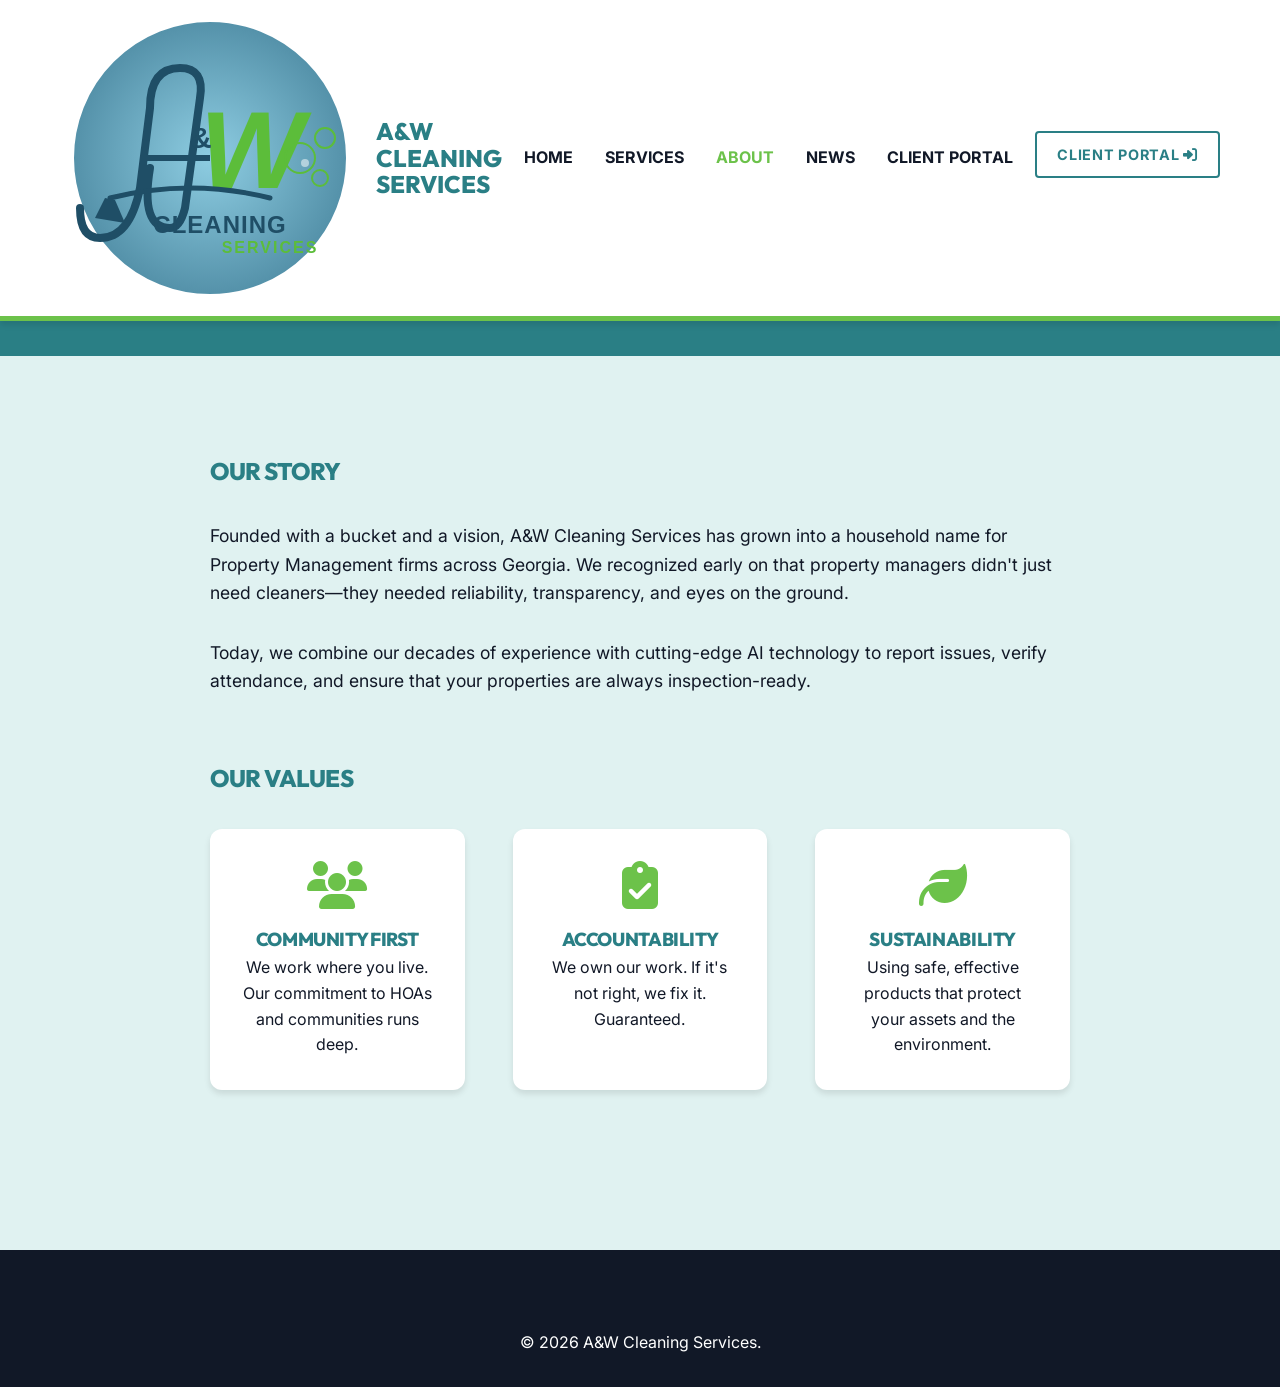
==== about.html @ 9ca560a0 "feat: Expansion to multi-page site with vibrant flyer refresh" ====
<!DOCTYPE html>
<html lang="en">

<head>
    <meta charset="UTF-8">
    <meta name="viewport" content="width=device-width, initial-scale=1.0">
    <title>About Us | A&W Cleaning Services</title>
    <link rel="preconnect" href="https://fonts.googleapis.com">
    <link rel="preconnect" href="https://fonts.gstatic.com" crossorigin>
    <link
        href="https://fonts.googleapis.com/css2?family=Inter:wght@400;500;600&family=Outfit:wght@500;700;800&display=swap"
        rel="stylesheet">
    <link rel="stylesheet" href="styles.css">
    <link rel="stylesheet" href="https://cdnjs.cloudflare.com/ajax/libs/font-awesome/6.4.0/css/all.min.css">
</head>

<body>
    <!-- Header (Shared) -->
    <header>
        <div class="container">
            <nav>
                <a href="index.html" class="logo-container">
                    <img src="assets/logo.svg" alt="A&W Cleaning Services">
                    <span class="business-name">A&W<br>Cleaning<br>Services</span>
                </a>
                <ul class="nav-links">
                    <li><a href="index.html">Home</a></li>
                    <li><a href="services.html">Services</a></li>
                    <li><a href="about.html" class="active">About</a></li>
                    <li><a href="news.html">News</a></li>
                    <li><a href="portal.html">Client Portal</a></li>
                </ul>
                <div class="nav-actions">
                    <a href="portal.html" class="btn btn-outline"
                        style="border-width: 2px; padding: 10px 20px; font-size: 0.9em;">Client Portal <i
                            class="fa-solid fa-right-to-bracket"></i></a>
                </div>
            </nav>
        </div>
    </header>

    <div style="height: 100px;"></div>

    <section class="about-hero">
        <div class="container">
            <h1>Over 20 Years of Excellence</h1>
            <p>From humble beginnings to Atlanta's most trusted commercial cleaning partner.</p>
        </div>
    </section>

    <section class="about-content">
        <div class="container">
            <h2 style="margin-bottom: 2rem;">Our Story</h2>
            <p style="font-size: 1.1rem; margin-bottom: 2rem;">
                Founded with a bucket and a vision, A&W Cleaning Services has grown into a household name for Property
                Management firms across Georgia. We recognized early on that property managers didn't just need
                cleaners—they needed reliability, transparency, and eyes on the ground.
            </p>
            <p style="font-size: 1.1rem; margin-bottom: 4rem;">
                Today, we combine our decades of experience with cutting-edge AI technology to report issues, verify
                attendance, and ensure that your properties are always inspection-ready.
            </p>

            <h2 style="margin-bottom: 2rem;">Our Values</h2>
            <div class="services-grid" style="grid-template-columns: repeat(auto-fit, minmax(250px, 1fr)); padding: 0;">
                <div class="service-item" style="padding: 2rem; text-align: center;">
                    <i class="fa-solid fa-users"
                        style="font-size: 3rem; color: var(--primary-green); margin-bottom: 1rem;"></i>
                    <h3>Community First</h3>
                    <p>We work where you live. Our commitment to HOAs and communities runs deep.</p>
                </div>
                <div class="service-item" style="padding: 2rem; text-align: center;">
                    <i class="fa-solid fa-clipboard-check"
                        style="font-size: 3rem; color: var(--primary-green); margin-bottom: 1rem;"></i>
                    <h3>Accountability</h3>
                    <p>We own our work. If it's not right, we fix it. Guaranteed.</p>
                </div>
                <div class="service-item" style="padding: 2rem; text-align: center;">
                    <i class="fa-solid fa-leaf"
                        style="font-size: 3rem; color: var(--primary-green); margin-bottom: 1rem;"></i>
                    <h3>Sustainability</h3>
                    <p>Using safe, effective products that protect your assets and the environment.</p>
                </div>
            </div>
        </div>
    </section>

    <!-- Footer -->
    <footer>
        <div class="container text-center">
            &copy; 2026 A&W Cleaning Services.
        </div>
    </footer>
    <script src="script.js"></script>
</body>

</html>
---- styles.css ----
:root {
    --primary-teal: #2A7F85;
    --primary-green: #6CC24A;
    --primary-gradient: linear-gradient(135deg, var(--primary-green) 0%, var(--primary-teal) 100%);
    --inverse-gradient: linear-gradient(135deg, var(--primary-teal) 0%, var(--primary-green) 100%);
    --dark-text: #111827;
    --light-bg: #e0f2f1;
    /* Light Teal Tint instead of white/gray */
    --white: #ffffff;
    --glass-bg: rgba(255, 255, 255, 0.95);
    --shadow-sm: 0 4px 6px rgba(0, 0, 0, 0.1);
    --shadow-lg: 0 15px 30px rgba(0, 0, 0, 0.2);
    --font-heading: 'Outfit', sans-serif;
    --font-body: 'Inter', sans-serif;
    /* Skew angle for dynamic elements */
    --skew-angle: -3deg;
}

* {
    margin: 0;
    padding: 0;
    box-sizing: border-box;
}

body {
    font-family: var(--font-body);
    line-height: 1.6;
    color: var(--dark-text);
    background-color: var(--light-bg);
    overflow-x: hidden;
}

h1,
h2,
h3,
h4,
h5,
h6 {
    font-family: var(--font-heading);
    color: var(--primary-teal);
    font-weight: 800;
    text-transform: uppercase;
    letter-spacing: -0.02em;
}

/* Utilities */
.container {
    max-width: 1200px;
    margin: 0 auto;
    padding: 0 20px;
    position: relative;
    z-index: 2;
}

.text-center {
    text-align: center;
}

.text-white {
    color: var(--white);
}

.btn {
    display: inline-block;
    padding: 15px 40px;
    border-radius: 4px;
    /* Sharper corners for robust feel */
    text-decoration: none;
    font-weight: 700;
    text-transform: uppercase;
    letter-spacing: 0.05em;
    transition: all 0.3s ease;
    cursor: pointer;
    border: none;
    position: relative;
    z-index: 1;
    overflow: hidden;
}

.btn-primary {
    background: var(--primary-gradient);
    color: var(--white);
    box-shadow: 0 4px 15px rgba(108, 194, 74, 0.4);
}

.btn-primary:hover {
    transform: translateY(-3px) scale(1.02);
    box-shadow: 0 8px 20px rgba(108, 194, 74, 0.6);
}

.btn-outline {
    background: transparent;
    border: 3px solid var(--primary-teal);
    color: var(--primary-teal);
}

.btn-outline:hover {
    background: var(--primary-teal);
    color: var(--white);
}

.section-title {
    text-align: center;
    margin-bottom: 4rem;
    font-size: 3rem;
    position: relative;
    display: inline-block;
    width: 100%;
}

.section-title span {
    color: var(--primary-green);
    position: relative;
    display: inline-block;
}

/* Skewed Divider Effect */
.skewed-bg {
    position: relative;
    padding: 6rem 0;
    background: linear-gradient(170deg, white 50%, var(--light-bg) 50%);
    /* Subtle separation */
    z-index: 1;
}

.skewed-bg::before {
    content: '';
    position: absolute;
    top: 0;
    left: 0;
    width: 100%;
    height: 100%;
    background: inherit;
    z-index: -1;
    transform: skewY(var(--skew-angle));
    transform-origin: top left;
}

/* Header */
header {
    background: var(--white);
    position: fixed;
    width: 100%;
    top: 0;
    z-index: 1000;
    box-shadow: var(--shadow-sm);
    padding: 0.5rem 0;
    border-bottom: 5px solid var(--primary-green);
}

nav {
    display: flex;
    justify-content: space-between;
    align-items: center;
}

.logo-container {
    display: flex;
    align-items: center;
    gap: 1rem;
    text-decoration: none;
}

.logo img {
    height: 60px;
}

.business-name {
    font-family: var(--font-heading);
    font-size: 1.5rem;
    font-weight: 800;
    color: var(--primary-teal);
    text-transform: uppercase;
    line-height: 1.1;
}

.nav-links {
    display: flex;
    gap: 2rem;
    list-style: none;
}

.nav-links a {
    text-decoration: none;
    color: var(--dark-text);
    font-weight: 700;
    font-size: 1rem;
    transition: color 0.3s;
    text-transform: uppercase;
}

.nav-links a:hover,
.nav-links a.active {
    color: var(--primary-green);
}

/* Hero Carousel */
.hero {
    height: 100vh;
    position: relative;
    margin-top: 80px;
    overflow: hidden;
    display: flex;
    align-items: center;
    justify-content: center;
    color: white;
}

.hero-slide {
    position: absolute;
    top: 0;
    left: 0;
    width: 100%;
    height: 100%;
    background-size: cover;
    background-position: center;
    transition: opacity 1s ease-in-out;
    opacity: 0;
    z-index: 0;
}

.hero-slide.active {
    opacity: 1;
}

.hero-slide::after {
    content: '';
    position: absolute;
    top: 0;
    left: 0;
    width: 100%;
    height: 100%;
    background: linear-gradient(135deg, rgba(42, 127, 133, 0.7), rgba(17, 24, 39, 0.8));
    /* Teal/Dark Overlay */
}

/* Center Logo Overlay */
.hero-overlay {
    position: relative;
    z-index: 2;
    text-align: center;
    background: rgba(255, 255, 255, 0.1);
    backdrop-filter: blur(10px);
    padding: 3rem;
    border-radius: 20px;
    border: 2px solid rgba(255, 255, 255, 0.2);
    box-shadow: 0 20px 50px rgba(0, 0, 0, 0.3);
    max-width: 800px;
}

.hero-overlay img.hero-logo-center {
    height: 150px;
    margin-bottom: 2rem;
    filter: drop-shadow(0 0 10px rgba(255, 255, 255, 0.5));
}

.hero-overlay h1 {
    color: var(--white);
    font-size: 3rem;
    margin-bottom: 1rem;
    text-shadow: 0 4px 8px rgba(0, 0, 0, 0.3);
}

.hero-overlay p {
    font-size: 1.25rem;
    color: #e5e7eb;
    margin-bottom: 2rem;
}

/* Services Page Grid */
.services-grid {
    display: grid;
    grid-template-columns: repeat(auto-fit, minmax(350px, 1fr));
    gap: 3rem;
    padding: 4rem 0;
}

.service-item {
    background: var(--white);
    border-radius: 12px;
    overflow: hidden;
    box-shadow: var(--shadow-sm);
    transition: transform 0.3s;
}

.service-item:hover {
    transform: translateY(-10px);
    box-shadow: var(--shadow-lg);
}

.service-img {
    height: 250px;
    background-color: #ddd;
    background-size: cover;
    background-position: center;
}

.service-content {
    padding: 2rem;
}

/* Satisfaction Guaranteed Banner */
.guarantee-banner {
    background: var(--primary-green);
    color: var(--white);
    text-align: center;
    padding: 2rem 0;
    font-size: 2.5rem;
    font-weight: 900;
    text-transform: uppercase;
    border-top: 5px solid white;
    border-bottom: 5px solid white;
    box-shadow: var(--shadow-lg);
    position: relative;
    z-index: 10;
    transform: translateY(-50%);
}

.guarantee-banner i {
    margin-right: 1rem;
}

/* Trusted By / Carousel */
.trusted-by {
    padding: 4rem 0 6rem 0;
    background: var(--white);
}

.carousel-track {
    display: flex;
    animation: scroll 25s linear infinite;
    gap: 5rem;
}

.pm-logo {
    font-size: 2rem;
    font-weight: 800;
    color: #9ca3af;
    text-transform: uppercase;
}

/* Quote Form */
.quote-section {
    padding: 6rem 0;
    background: var(--light-bg);
}

.quote-form {
    background: var(--white);
    padding: 3rem;
    border-top: 8px solid var(--primary-teal);
    border-radius: 4px;
    box-shadow: var(--shadow-lg);
}

.form-group label {
    color: var(--primary-teal);
    font-weight: 700;
    text-transform: uppercase;
    font-size: 0.9rem;
}

.form-group input,
.form-group select,
.form-group textarea {
    padding: 15px;
    background: #f9fafb;
    border: 2px solid #e5e7eb;
}

.form-group input:focus {
    border-color: var(--primary-green);
    background: var(--white);
}

/* Portal Modal */
.modal-content {
    border-top: 8px solid var(--primary-green);
    box-shadow: 0 25px 50px -12px rgba(0, 0, 0, 0.25);
}

/* About Page */
.about-hero {
    background: var(--primary-teal);
    color: white;
    padding: 6rem 0;
    text-align: center;
}

.about-content {
    padding: 6rem 0;
    max-width: 900px;
    margin: 0 auto;
}

/* News Feed */
.news-grid {
    display: grid;
    grid-template-columns: repeat(auto-fit, minmax(300px, 1fr));
    gap: 2rem;
}

.news-card {
    background: white;
    padding: 2rem;
    border-radius: 8px;
    border-left: 5px solid var(--primary-green);
    box-shadow: var(--shadow-sm);
}

/* Footer */
footer {
    background: #111827;
    color: white;
    padding: 5rem 0 2rem 0;
    margin-top: 4rem;
}

.footer-grid {
    display: grid;
    grid-template-columns: repeat(auto-fit, minmax(250px, 1fr));
    gap: 3rem;
    margin-bottom: 3rem;
}

.footer h4 {
    color: var(--primary-green);
    margin-bottom: 1.5rem;
}

.footer a {
    color: #9ca3af;
    text-decoration: none;
    display: block;
    margin-bottom: 0.8rem;
}

.footer a:hover {
    color: white;
}

@keyframes scroll {
    0% {
        transform: translateX(0);
    }

    100% {
        transform: translateX(-100%);
    }
}

/* Media Queries */
@media (max-width: 768px) {
    .hero {
        height: auto;
        padding: 4rem 0;
        clip-path: none;
        margin-top: 80px;
    }

    .hero-content {
        margin: 0 1rem;
        border: none;
        border-top: 5px solid var(--primary-green);
    }

    .hero h1 {
        font-size: 2.5rem;
    }

    .service-banner {
        width: 100% !important;
        margin-left: 0 !important;
        clip-path: polygon(0 0, 90% 0, 100% 100%, 0% 100%);
        font-size: 1.2rem;
        padding: 1rem;
    }

    .guarantee-banner {
        font-size: 1.5rem;
        transform: none;
        margin-bottom: 2rem;
    }

    .nav-links {
        display: none;
    }

    .business-name {
        display: none;
    }

    /* Hide on mobile to save space? or scale down */
    .hero-overlay img.hero-logo-center {
        height: 100px;
    }

    .hero-overlay h1 {
        font-size: 2rem;
    }
}
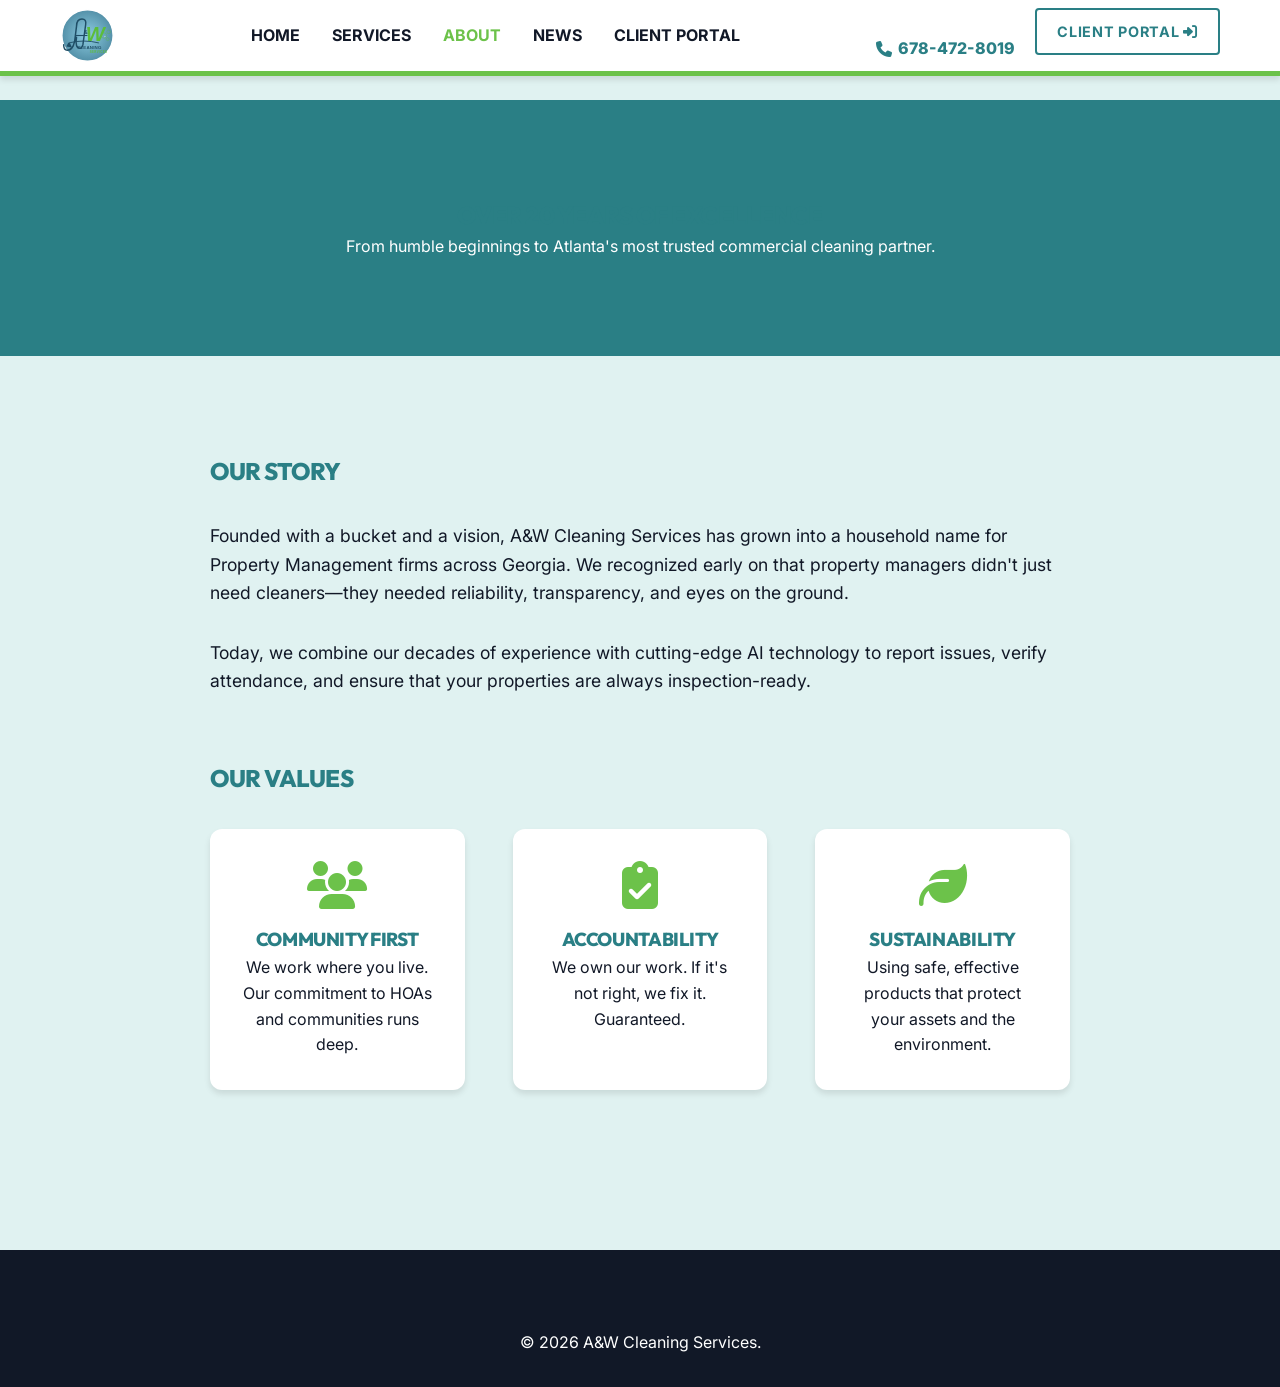
==== commit aff199bd: "Update logo and hero hub layout to match business cards design" ====
--- a/about.html
+++ b/about.html
@@ -20,8 +20,7 @@
         <div class="container">
             <nav>
                 <a href="index.html" class="logo-container">
-                    <img src="assets/logo.svg" alt="A&W Cleaning Services">
-                    <span class="business-name">A&W<br>Cleaning<br>Services</span>
+                    <img src="assets/logo.svg" alt="A&W Cleaning Services" style="height: 55px;">
                 </a>
                 <ul class="nav-links">
                     <li><a href="index.html">Home</a></li>
@@ -31,8 +30,9 @@
                     <li><a href="portal.html">Client Portal</a></li>
                 </ul>
                 <div class="nav-actions">
+                    <a href="tel:6784728019" class="phone-link"><i class="fa-solid fa-phone"></i> 678-472-8019</a>
                     <a href="portal.html" class="btn btn-outline"
-                        style="border-width: 2px; padding: 10px 20px; font-size: 0.9em;">Client Portal <i
+                        style="border-width: 2px; padding: 10px 20px; font-size: 0.9em; margin-left: 1rem;">Client Portal <i
                             class="fa-solid fa-right-to-bracket"></i></a>
                 </div>
             </nav>
--- a/styles.css
+++ b/styles.css
@@ -194,77 +194,233 @@
     color: var(--primary-green);
 }
 
-/* Hero Carousel */
-.hero {
-    height: 100vh;
+/* Hero Hub (Matching Business Card Design) */
+.card-hero-style {
+    min-height: calc(100vh - 80px);
+    height: auto;
     position: relative;
     margin-top: 80px;
+    background: linear-gradient(135deg, #1B4D68 0%, #0D2D3E 100%);
     overflow: hidden;
-    display: flex;
-    align-items: center;
-    justify-content: center;
-    color: white;
-}
-
-.hero-slide {
+    padding: 3rem 0 0 0;
+    display: flex;
+    flex-direction: column;
+    justify-content: space-between;
+}
+
+.hero-bg-grid {
     position: absolute;
     top: 0;
     left: 0;
     width: 100%;
     height: 100%;
+    display: grid;
+    grid-template-columns: 1fr 1fr;
+    grid-template-rows: 1fr 1fr;
+    opacity: 0.22;
+    z-index: 0;
+}
+
+.bg-quad {
     background-size: cover;
     background-position: center;
-    transition: opacity 1s ease-in-out;
-    opacity: 0;
-    z-index: 0;
-}
-
-.hero-slide.active {
-    opacity: 1;
-}
-
-.hero-slide::after {
-    content: '';
-    position: absolute;
-    top: 0;
-    left: 0;
+    filter: grayscale(30%) contrast(110%);
+}
+
+.hero-container-flex {
+    display: flex;
+    align-items: center;
+    justify-content: space-between;
+    gap: 3rem;
+    z-index: 2;
+    position: relative;
     width: 100%;
-    height: 100%;
-    background: linear-gradient(135deg, rgba(42, 127, 133, 0.7), rgba(17, 24, 39, 0.8));
-    /* Teal/Dark Overlay */
-}
-
-/* Center Logo Overlay */
-.hero-overlay {
-    position: relative;
-    z-index: 2;
+    padding-bottom: 2rem;
+}
+
+.hero-left {
+    flex: 1;
+    display: flex;
+    flex-direction: column;
+    align-items: center;
     text-align: center;
-    background: rgba(255, 255, 255, 0.1);
-    backdrop-filter: blur(10px);
-    padding: 3rem;
-    border-radius: 20px;
-    border: 2px solid rgba(255, 255, 255, 0.2);
-    box-shadow: 0 20px 50px rgba(0, 0, 0, 0.3);
-    max-width: 800px;
-}
-
-.hero-overlay img.hero-logo-center {
-    height: 150px;
-    margin-bottom: 2rem;
-    filter: drop-shadow(0 0 10px rgba(255, 255, 255, 0.5));
-}
-
-.hero-overlay h1 {
-    color: var(--white);
-    font-size: 3rem;
-    margin-bottom: 1rem;
-    text-shadow: 0 4px 8px rgba(0, 0, 0, 0.3);
-}
-
-.hero-overlay p {
-    font-size: 1.25rem;
-    color: #e5e7eb;
-    margin-bottom: 2rem;
+}
+
+.owner-tag {
+    background: linear-gradient(135deg, #388E3C, #4CAF50);
+    padding: 0.8rem 2.2rem;
+    border-radius: 30px;
+    margin-bottom: 1.5rem;
+    box-shadow: 0 6px 20px rgba(56, 142, 60, 0.45);
+    display: inline-flex;
+    flex-direction: column;
+    align-items: center;
+    border: 2px solid rgba(255, 255, 255, 0.4);
+}
+
+.signature-text {
+    font-family: 'Caveat', cursive;
+    font-size: 2.5rem;
+    color: #FFFFFF;
+    font-weight: 700;
+    line-height: 1;
+    text-shadow: 0 2px 4px rgba(0,0,0,0.3);
+}
+
+.owner-title {
+    font-family: var(--font-heading);
+    font-size: 0.85rem;
+    color: #E8F5E9;
+    letter-spacing: 2px;
+    text-transform: uppercase;
+    font-weight: 700;
+}
+
+.hero-badge-wrap {
+    position: relative;
+}
+
+.card-logo-badge {
+    width: 320px;
+    max-width: 100%;
+    height: auto;
+    filter: drop-shadow(0 15px 30px rgba(0, 0, 0, 0.4));
+    transition: transform 0.3s ease;
+}
+
+.card-logo-badge:hover {
+    transform: scale(1.03);
+}
+
+.hero-right {
+    flex: 1;
+    display: flex;
+    flex-direction: column;
+    gap: 1.5rem;
+}
+
+.guarantee-ribbon {
+    background: #388E3C;
+    color: #FFFFFF;
+    font-family: var(--font-heading);
+    font-size: 1.6rem;
+    font-weight: 900;
+    letter-spacing: 1px;
+    padding: 0.8rem 1.8rem;
+    border-radius: 6px;
+    display: inline-flex;
+    align-items: center;
+    gap: 0.8rem;
+    box-shadow: 0 8px 20px rgba(56, 142, 60, 0.5);
+    border-left: 6px solid #81C784;
+    text-transform: uppercase;
+    width: fit-content;
+}
+
+.card-service-tabs {
+    display: flex;
+    flex-direction: column;
+    gap: 0.9rem;
+    margin-top: 0.5rem;
+}
+
+.tab-card {
+    background: linear-gradient(135deg, #0A9396, #005F73);
+    color: #FFFFFF;
+    padding: 1.1rem 2rem;
+    font-family: var(--font-heading);
+    font-size: 1.35rem;
+    font-weight: 800;
+    text-transform: uppercase;
+    letter-spacing: 1px;
+    text-decoration: none;
+    border-radius: 8px;
+    box-shadow: 0 8px 15px rgba(0, 0, 0, 0.25);
+    transition: all 0.3s ease;
+    display: flex;
+    align-items: center;
+    gap: 1rem;
+    clip-path: polygon(0 0, 95% 0, 100% 100%, 0% 100%);
+    border-left: 6px solid #94D2BD;
+}
+
+.tab-card i {
+    color: #94D2BD;
+    font-size: 1.3rem;
+}
+
+.tab-card:hover {
+    transform: translateX(10px) scale(1.02);
+    background: linear-gradient(135deg, #4CAF50, #2E7D32);
+    color: #FFFFFF;
+    border-left-color: #A5D6A7;
+}
+
+.tab-1 { width: 100%; }
+.tab-2 { width: 92%; }
+.tab-3 { width: 84%; }
+.tab-4 { width: 76%; }
+
+.hero-contact-bar {
+    position: relative;
+    z-index: 3;
+    background: linear-gradient(90deg, #2E7D32, #388E3C, #0A9396);
+    color: #FFFFFF;
+    padding: 1.2rem 0;
+    margin-top: 2rem;
+    box-shadow: 0 -4px 20px rgba(0,0,0,0.25);
+    border-top: 4px solid #81C784;
+}
+
+.contact-bar-content {
+    display: flex;
+    align-items: center;
+    justify-content: space-between;
+    flex-wrap: wrap;
+    gap: 1.5rem;
+}
+
+.estimate-callout {
+    font-family: var(--font-heading);
+    font-size: 1.3rem;
+    letter-spacing: 0.5px;
+    text-transform: uppercase;
+}
+
+.estimate-callout strong {
+    color: #FFEB3B;
+}
+
+.call-btn, .email-btn {
+    color: #FFFFFF;
+    text-decoration: none;
+    font-weight: 800;
+    font-size: 1.1rem;
+    padding: 0.6rem 1.4rem;
+    background: rgba(0, 0, 0, 0.25);
+    border-radius: 6px;
+    transition: background 0.3s ease;
+    display: inline-flex;
+    align-items: center;
+    gap: 0.6rem;
+}
+
+.call-btn:hover, .email-btn:hover {
+    background: rgba(255, 255, 255, 0.25);
+}
+
+.phone-link {
+    color: var(--primary-teal);
+    font-weight: 800;
+    text-decoration: none;
+    font-size: 1rem;
+    display: inline-flex;
+    align-items: center;
+    gap: 0.4rem;
+}
+
+.phone-link:hover {
+    color: var(--primary-green);
 }
 
 /* Services Page Grid */
@@ -451,51 +607,49 @@
 
 /* Media Queries */
 @media (max-width: 768px) {
-    .hero {
-        height: auto;
-        padding: 4rem 0;
+    .card-hero-style {
+        padding: 2rem 0 0 0;
+        margin-top: 70px;
+    }
+
+    .hero-container-flex {
+        flex-direction: column;
+        gap: 2rem;
+        text-align: center;
+    }
+
+    .card-logo-badge {
+        width: 240px;
+    }
+
+    .guarantee-ribbon {
+        font-size: 1.2rem;
+        padding: 0.6rem 1.2rem;
+        align-self: center;
+    }
+
+    .tab-card {
+        width: 100% !important;
+        font-size: 1.1rem;
+        padding: 0.9rem 1.4rem;
         clip-path: none;
-        margin-top: 80px;
-    }
-
-    .hero-content {
-        margin: 0 1rem;
-        border: none;
-        border-top: 5px solid var(--primary-green);
-    }
-
-    .hero h1 {
-        font-size: 2.5rem;
-    }
-
-    .service-banner {
-        width: 100% !important;
-        margin-left: 0 !important;
-        clip-path: polygon(0 0, 90% 0, 100% 100%, 0% 100%);
-        font-size: 1.2rem;
-        padding: 1rem;
-    }
-
-    .guarantee-banner {
-        font-size: 1.5rem;
-        transform: none;
-        margin-bottom: 2rem;
+    }
+
+    .contact-bar-content {
+        flex-direction: column;
+        text-align: center;
+        gap: 0.8rem;
+    }
+
+    .estimate-callout {
+        font-size: 1.1rem;
     }
 
     .nav-links {
         display: none;
     }
 
-    .business-name {
-        display: none;
-    }
-
-    /* Hide on mobile to save space? or scale down */
-    .hero-overlay img.hero-logo-center {
-        height: 100px;
-    }
-
-    .hero-overlay h1 {
-        font-size: 2rem;
+    .phone-link {
+        font-size: 0.9rem;
     }
 }
